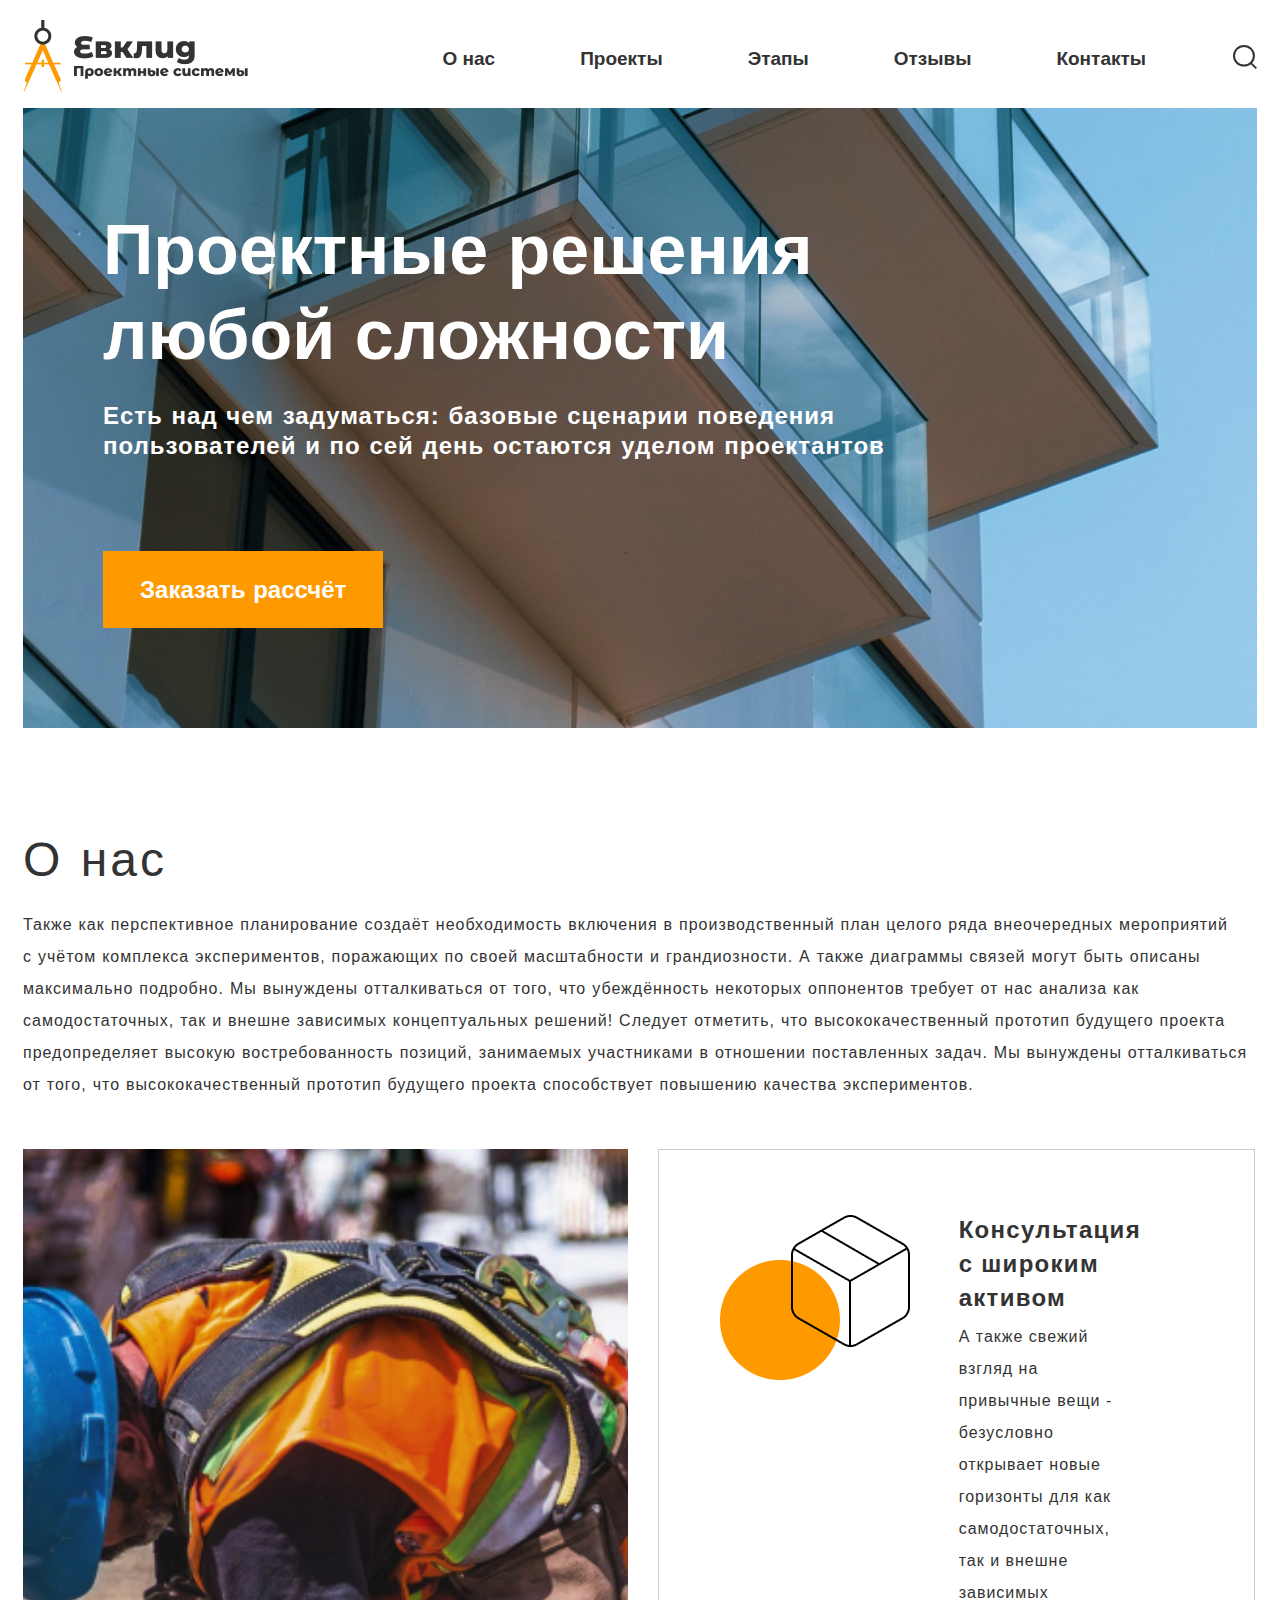
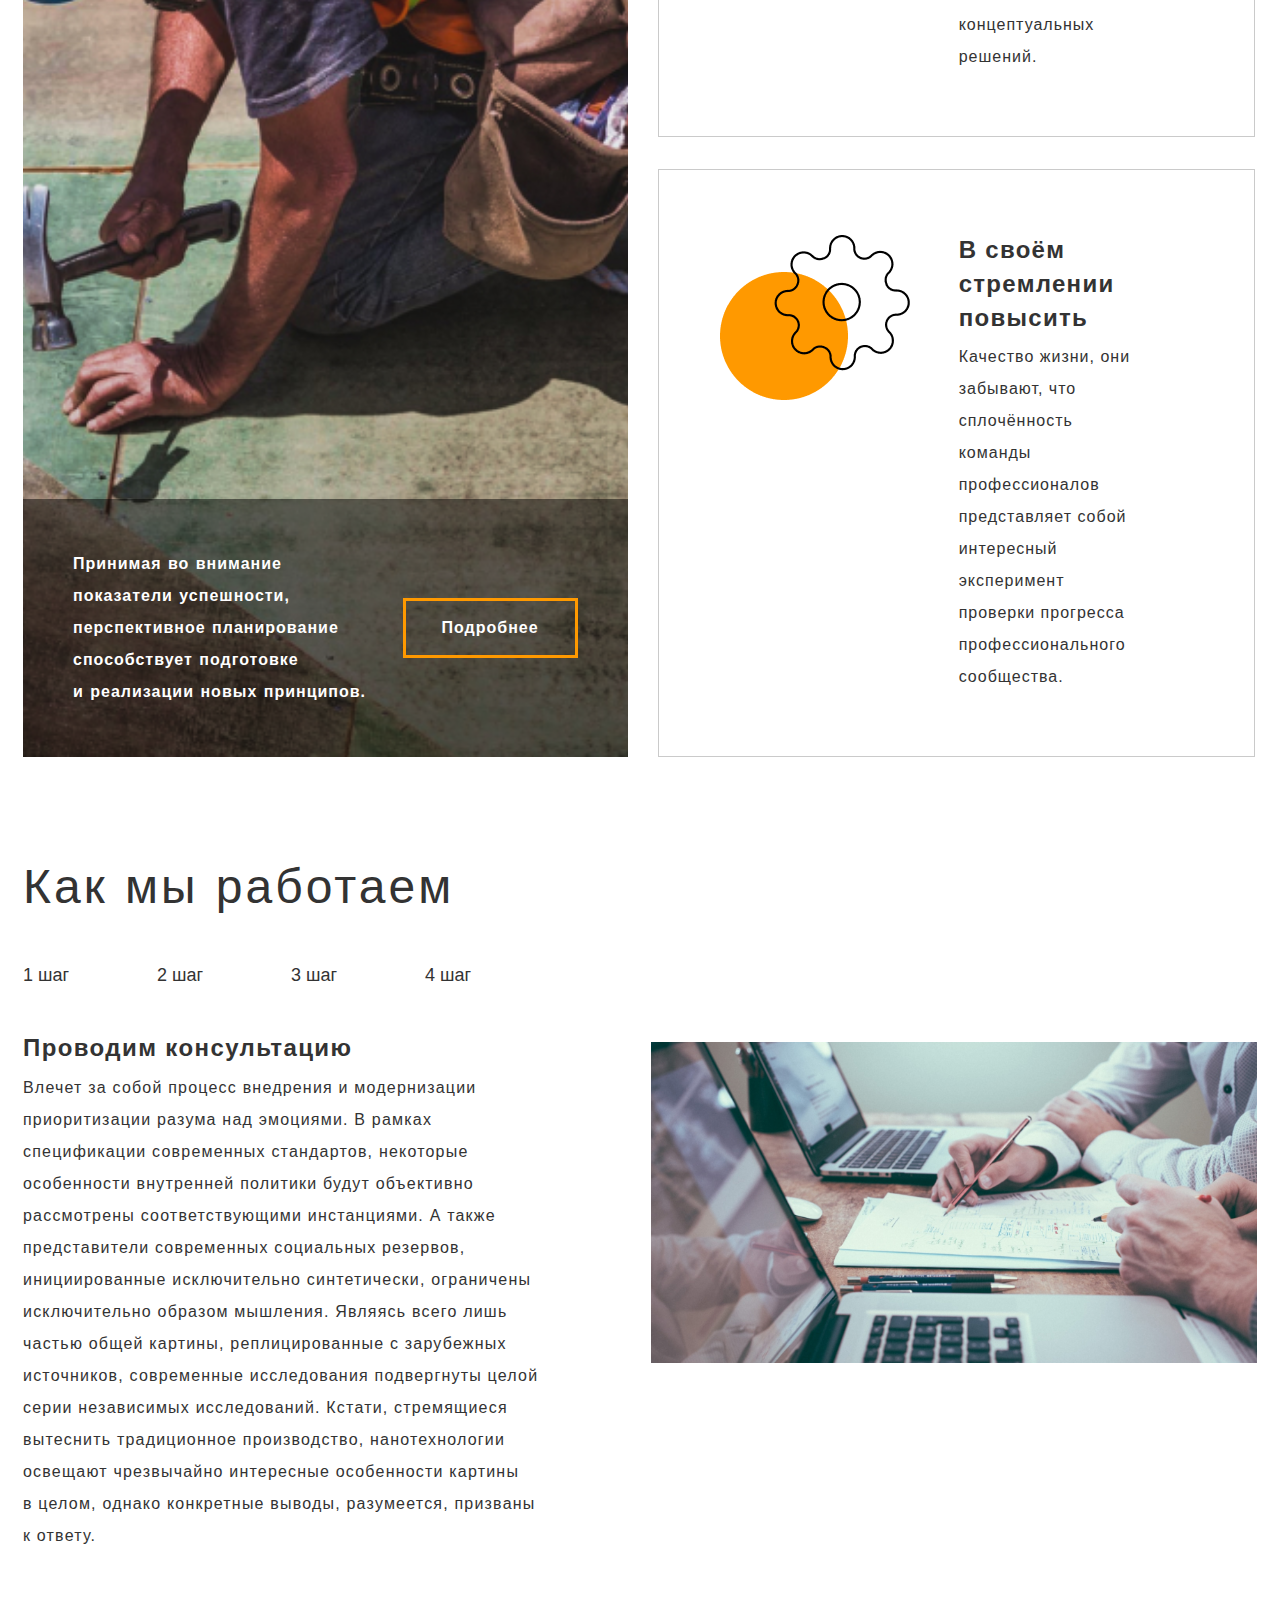
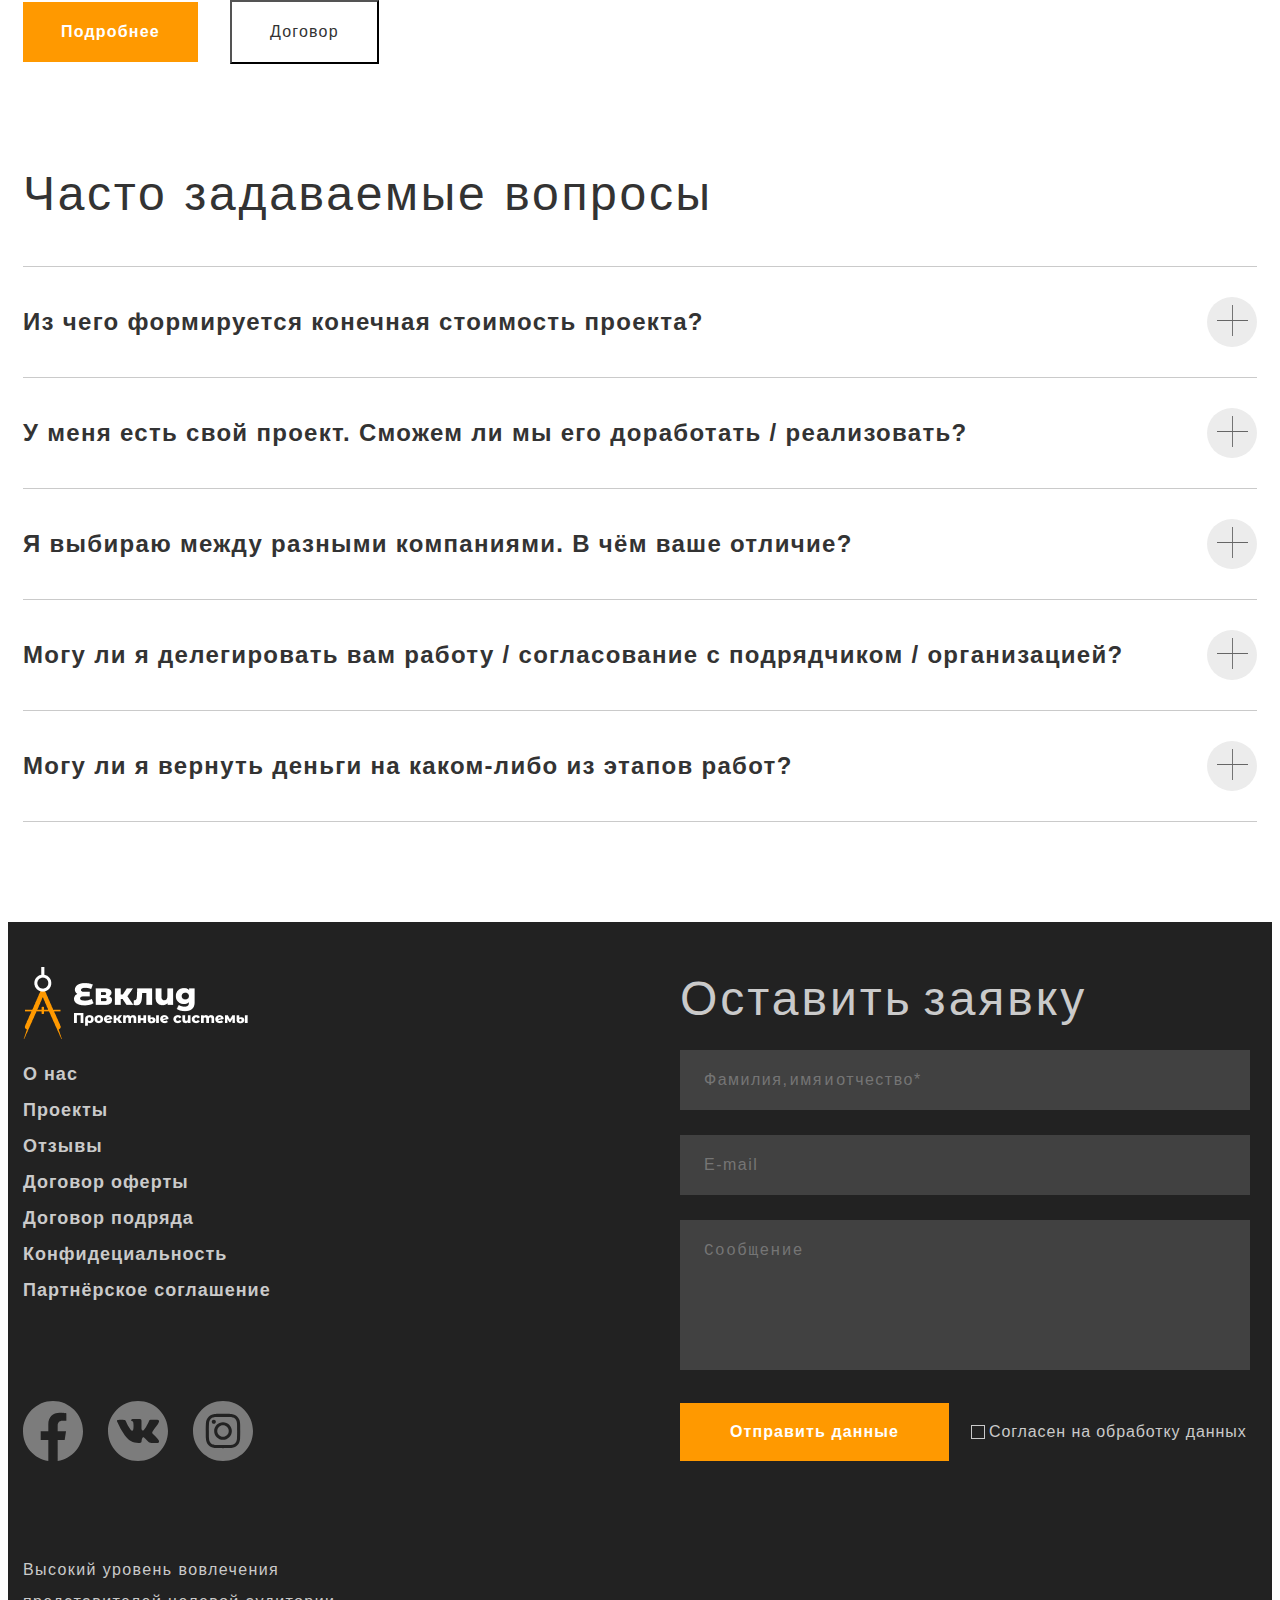
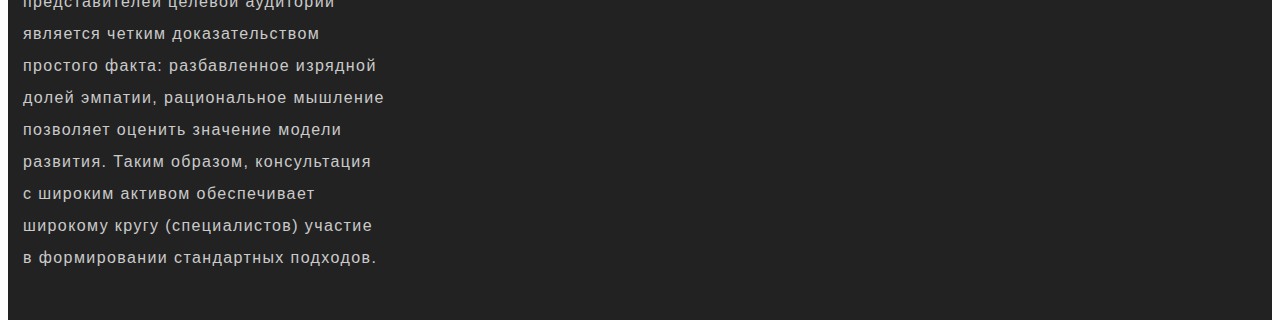
==== 12_adaptive-layout-desktop/index.html @ cead7f88 "added full 12 module" ====
<!DOCTYPE html>
<html lang="ru">

<head>
  <meta charset="UTF-8">
  <meta http-equiv="X-UA-Compatible" content="IE=edge">
  <meta name="viewport" content="width=device-width, initial-scale=1.0">
  <title>Евклид - проектные системы</title>
  <link rel="stylesheet" href="css/normalize.css">
  <link rel="stylesheet" href="css/style.css">
  <link rel="stylesheet" href="css/media.css">
</head>

<body>
  <div class="site-container">
    <header class="header">
      <div class="container header__container">
        <button class="burger header__burger">
          <span class="burger__line"></span>
        </button>
        <a href="" class="logo header__logo">
          <img src="img/Logof.png" alt="Логотип Евклид">
        </a>
        <nav class="nav header__nav">
          <ul class="nav__list list-reset">
            <li class="nav__item">
              <a href="" class="nav__link">О нас</a>
            </li>
            <li class="nav__item">
              <a href="" class="nav__link">Проекты</a>
            </li>
            <li class="nav__item">
              <a href="" class="nav__link">Этапы</a>
            </li>
            <li class="nav__item">
              <a href="" class="nav__link">Отзывы</a>
            </li>
            <li class="nav__item">
              <a href="" class="nav__link">Контакты</a>
            </li>
          </ul>
          <button class="btn-reset search">
            <svg width="24" height="24" viewbox="0 0 24 24" fill="none" xmlns="http://www.w3.org/2000/svg">
              <rect width="7.56126" height="1.89031"
                transform="matrix(0.713342 0.700816 -0.713342 0.700816 18.6062 17.3762)" fill="#333333" />
              <path
                d="M20.9303 10.7726C20.9303 16.1533 16.4855 20.5452 10.9652 20.5452C5.44478 20.5452 1 16.1533 1 10.7726C1 5.39198 5.44478 1 10.9652 1C16.4855 1 20.9303 5.39198 20.9303 10.7726Z"
                stroke="#333333" stroke-width="2" />
            </svg>
          </button>
        </nav>
      </div>
    </header>
    <main>
      <section class="hero">
        <div class="container">
          <div class="hero__content">
            <h1 class="hero__title">
              Проектные решения любой сложности
            </h1>
            <p class="hero__descr">
              Есть над чем задуматься: базовые сценарии поведения пользователей и&nbsp;по&nbsp;сей день остаются уделом
              проектантов
            </p>
            <button class="btn-reset hero__button">Заказать рассчёт</button>
          </div>
        </div>
      </section>
      <section class="about">
        <div class="container">
          <h2 class="site-title about__title">
            О нас
          </h2>
          <p class="about__descr">
            Также как перспективное планирование создаёт необходимость включения в&nbsp;производственный план целого
            ряда
            внеочередных мероприятий с&nbsp;учётом комплекса экспериментов, поражающих по&nbsp;своей масштабности
            и&nbsp;грандиозности.
            А&nbsp;также диаграммы связей могут быть описаны максимально подробно. Мы&nbsp;вынуждены отталкиваться
            от&nbsp;того, что
            убеждённость некоторых оппонентов требует от&nbsp;нас анализа как самодостаточных, так и&nbsp;внешне
            зависимых
            концептуальных решений! Следует отметить, что высококачественный прототип будущего проекта предопределяет
            высокую востребованность позиций, занимаемых участниками в&nbsp;отношении поставленных задач.
            Мы&nbsp;вынуждены
            отталкиваться от&nbsp;того, что высококачественный прототип будущего проекта способствует повышению качества
            экспериментов.
          </p>
          <div class="about__items">
            <div class="about-item about-item--big">
              <div class="about-item__content">
                <p class="about-item__text1">
                  Принимая во&nbsp;внимание показатели успешности, перспективное планирование
                  способствует подготовке и&nbsp;реализации новых принципов.
                </p>
                <button class="btn-reset about-item__btn">
                  Подробнее
                </button>
              </div>
            </div>
            <div class="about-item__right">
              <div class="about-item about-item--small about-item--bg1">
                <p class="about-item__text">
                  <strong class="about-item__subtitle">
                    Консультация с широким активом
                  </strong>
                  А также свежий взгляд на привычные вещи - безусловно открывает новые горизонты для как
                  самодостаточных, так и внешне зависимых концептуальных решений.
                </p>
              </div>
              <div class="about-item about-item--small about-item--bg2">
                <p class="about-item__text">
                  <strong class="about-item__subtitle">
                    В&nbsp;своём стремлении повысить
                  </strong>
                  Качество жизни, они забывают, что сплочённость команды профессионалов представляет собой интересный
                  эксперимент проверки прогресса профессионального сообщества.
                </p>
              </div>
            </div>
          </div>
        </div>
      </section>
      <section class="work">
        <div class="container work__container">
          <h2 class="site-title work__title">
            Как мы работаем
          </h2>
          <ul class="tabs-list list-reset">
            <li class="tabs-list__item">
              <button class="btn-reset tabs-list__btn">
                1 шаг
              </button>
            </li>
            <li class="tabs-list__item">
              <button class="btn-reset tabs-list__btn">
                2 шаг
              </button>
            </li>
            <li class="tabs-list__item">
              <button class="btn-reset tabs-list__btn">
                3 шаг
              </button>
            </li>
            <li class="tabs-list__item">
              <button class="btn-reset tabs-list__btn">
                4 шаг
              </button>
            </li>
          </ul>
          <div class="tabs-content">
            <div class="tabs-item tabs-item--1">
              <div class="tabs-item__text">
                <h3 class="tabs-item__title">
                  Проводим консультацию
                </h3>
                <p class="tabs-item__descr">
                  Влечет за&nbsp;собой процесс внедрения и&nbsp;модернизации приоритизации разума над эмоциями.
                  В&nbsp;рамках спецификации современных стандартов, некоторые особенности внутренней политики будут
                  объективно рассмотрены соответствующими инстанциями. А&nbsp;также представители современных социальных
                  резервов, инициированные исключительно синтетически, ограничены исключительно образом мышления.
                  Являясь всего лишь частью общей картины, реплицированные с&nbsp;зарубежных источников, современные
                  исследования подвергнуты целой серии независимых исследований. Кстати, стремящиеся вытеснить
                  традиционное производство, нанотехнологии освещают чрезвычайно интересные особенности картины
                  в&nbsp;целом, однако конкретные выводы, разумеется, призваны к&nbsp;ответу.
                </p>
                <div class="tabs-item__btns">
                  <button class="btn-reset tabs-item__btn">
                    Подробнее
                  </button>
                  <button class="tabs-item_contract">
                    Договор
                  </button>
                </div>
              </div>
            </div>
          </div>
        </div>
      </section>
      <section class="faq">
        <div class="container faq__container">
          <h2 class="site-title faq__title">
            Часто задаваемые вопросы
          </h2>
          <ul class="faq__list list-reset">
            <li class="faq__item">
              <a href="#" class="faq__top">
                <h3 class="faq__subtitle">
                  Из&nbsp;чего формируется конечная стоимость проекта?
                </h3>
                <button class="faq__icon">
                  <svg width="31" height="31" viewbox="0 0 31 31" fill="none" xmlns="http://www.w3.org/2000/svg">
                    <path fill-rule="evenodd" clip-rule="evenodd" d="M15.0571 15.0571L15.0571 -1.31634e-06L15.9429 -1.31634e-06L15.9429 15.0571L23.8835 15.0571L31 15.0571L31 15.9429L15.9429 15.9429L15.9429 31L15.0571 31L15.0571 15.9429L2.42093e-06 15.9429L2.49836e-06 15.0571L15.0571 15.0571Z" fill="#666666"/>
                    </svg>
                </button>
              </a>
            </li>
            <li class="faq__item">
              <a href="#" class="faq__top">
                <h3 class="faq__subtitle">
                  У&nbsp;меня есть свой проект. Сможем&nbsp;ли мы&nbsp;его доработать&nbsp;/ реализовать?
                </h3>
                <button class="faq__icon">
                  <svg width="31" height="31" viewbox="0 0 31 31" fill="none" xmlns="http://www.w3.org/2000/svg">
                    <path fill-rule="evenodd" clip-rule="evenodd" d="M15.0571 15.0571L15.0571 -1.31634e-06L15.9429 -1.31634e-06L15.9429 15.0571L23.8835 15.0571L31 15.0571L31 15.9429L15.9429 15.9429L15.9429 31L15.0571 31L15.0571 15.9429L2.42093e-06 15.9429L2.49836e-06 15.0571L15.0571 15.0571Z" fill="#666666"/>
                    </svg>
                </button>
              </a>
            </li>
            <li class="faq__item">
              <a href="#" class="faq__top">
                <h3 class="faq__subtitle">
                  Я&nbsp;выбираю между разными компаниями. В&nbsp;чём ваше отличие?
                </h3>
                <button class="faq__icon">
                  <svg width="31" height="31" viewbox="0 0 31 31" fill="none" xmlns="http://www.w3.org/2000/svg">
                    <path fill-rule="evenodd" clip-rule="evenodd" d="M15.0571 15.0571L15.0571 -1.31634e-06L15.9429 -1.31634e-06L15.9429 15.0571L23.8835 15.0571L31 15.0571L31 15.9429L15.9429 15.9429L15.9429 31L15.0571 31L15.0571 15.9429L2.42093e-06 15.9429L2.49836e-06 15.0571L15.0571 15.0571Z" fill="#666666"/>
                    </svg>
                </button>
              </a>
            </li>
            <li class="faq__item">
              <a href="#" class="faq__top">
                <h3 class="faq__subtitle">
                  Могу&nbsp;ли я&nbsp;делегировать вам работу&nbsp;/ согласование с&nbsp;подрядчиком&nbsp;/
                  организацией?
                </h3>
                <button class="faq__icon">
                  <svg width="31" height="31" viewbox="0 0 31 31" fill="none" xmlns="http://www.w3.org/2000/svg">
                    <path fill-rule="evenodd" clip-rule="evenodd" d="M15.0571 15.0571L15.0571 -1.31634e-06L15.9429 -1.31634e-06L15.9429 15.0571L23.8835 15.0571L31 15.0571L31 15.9429L15.9429 15.9429L15.9429 31L15.0571 31L15.0571 15.9429L2.42093e-06 15.9429L2.49836e-06 15.0571L15.0571 15.0571Z" fill="#666666"/>
                    </svg>
                </button>
              </a>
            </li>
            <li class="faq__item">
              <a href="#" class="faq__top">
                <h3 class="faq__subtitle">
                  Могу&nbsp;ли я&nbsp;вернуть деньги на&nbsp;каком-либо из&nbsp;этапов работ?
                </h3>
                <button class="faq__icon">
                  <svg width="31" height="31" viewbox="0 0 31 31" fill="none" xmlns="http://www.w3.org/2000/svg">
                    <path fill-rule="evenodd" clip-rule="evenodd" d="M15.0571 15.0571L15.0571 -1.31634e-06L15.9429 -1.31634e-06L15.9429 15.0571L23.8835 15.0571L31 15.0571L31 15.9429L15.9429 15.9429L15.9429 31L15.0571 31L15.0571 15.9429L2.42093e-06 15.9429L2.49836e-06 15.0571L15.0571 15.0571Z" fill="#666666"/>
                    </svg>
                </button>
              </a>
            </li>
          </ul>
        </div>
      </section>

    </main>
    <footer class="footer">
      <div class="container footer__container">
        <div class="footer__left">
          <a href="#" class="logo footer__logo">
            <img src="img/Logo.png" alt="Логотип Евклид">
          </a>
          <ul class="links-list list-reset footer__links">
            <li class="links-list__item">
              <a href="#" class="links-list__link">
                О нас
              </a>
            </li>
            <li class="links-list__item">
              <a href="#" class="links-list__link">
                Проекты
              </a>
            </li>
            <li class="links-list__item">
              <a href="#" class="links-list__link">
                Отзывы
              </a>
            </li>
            <li class="links-list__item">
              <a href="#" download="#" class="links-list__link">
                Договор оферты
              </a>
            </li>
            <li class="links-list__item">
              <a href="#" download="#" class="links-list__link">
                Договор подряда
              </a>
            </li>
            <li class="links-list__item">
              <a href="#" class="links-list__link">
                Конфидециальность
              </a>
            </li>
            <li class="links-list__item">
              <a href="#" download="#" class="links-list__link">
                Партнёрское соглашение
              </a>
            </li>
          </ul>
          <ul class="social list-reset">
            <li class="social__item">
              <a href="#" class="social__link social__link--fb">
                <svg width="60" height="60" viewbox="0 0 60 60" fill="none" xmlns="http://www.w3.org/2000/svg">
                  <path
                    d="M30 0C13.5 0 0 13.5241 0 30.1807C0 45.241 10.98 57.741 25.32 60V38.9157H17.7V30.1807H25.32V23.5241C25.32 15.9639 29.79 11.8072 36.66 11.8072C39.93 11.8072 43.3499 12.3795 43.3499 12.3795V19.8193H39.57C35.85 19.8193 34.68 22.1386 34.68 24.5181V30.1807H43.0199L41.6699 38.9157H34.68V60C41.7493 58.8791 48.1866 55.2576 52.8297 49.7893C57.4729 44.3211 60.016 37.3664 59.9999 30.1807C59.9999 13.5241 46.4999 0 30 0Z"
                    fill="#7C7C7C" />
                </svg>
              </a>
            </li>
            <li class="social__item">
              <a href="" class="social__link social__link--vk">
                <svg width="60" height="60" viewbox="0 0 60 60" fill="none" xmlns="http://www.w3.org/2000/svg">
                  <path
                    d="M30 0C13.432 0 0 13.4314 0 30C0 46.5686 13.432 60 30 60C46.568 60 60 46.5686 60 30C60 13.4314 46.568 0 30 0ZM45.2176 33.2446C46.6159 34.6103 48.0951 35.8957 49.3504 37.4026C49.9065 38.0692 50.4307 38.7585 50.8297 39.5337C51.3993 40.6392 50.8849 41.8515 49.8954 41.9171L43.7494 41.9159C42.162 42.0473 40.8988 41.4071 39.8339 40.3218C38.9837 39.457 38.195 38.5332 37.3762 37.6389C37.0416 37.2718 36.6893 36.9262 36.2695 36.6543C35.4316 36.1093 34.7036 36.2762 34.2236 37.1515C33.7344 38.0421 33.6227 39.0292 33.5761 40.0205C33.5092 41.4697 33.0721 41.8484 31.618 41.9165C28.5109 42.062 25.5628 41.5906 22.8227 40.0241C20.4055 38.6425 18.5346 36.6924 16.9043 34.4845C13.7297 30.1805 11.2984 25.4566 9.11386 20.597C8.6222 19.5026 8.98189 18.917 10.1893 18.8943C12.1952 18.8557 14.2011 18.8606 16.2071 18.8925C17.0234 18.9054 17.5636 19.3725 17.8772 20.1428C18.9612 22.8098 20.2901 25.3473 21.9554 27.7007C22.3992 28.3274 22.8522 28.9522 23.4973 29.3948C24.2093 29.8834 24.7519 29.7219 25.0877 28.9271C25.3025 28.4219 25.3952 27.8817 25.4418 27.3404C25.6014 25.486 25.6205 23.6323 25.3442 21.7854C25.1724 20.6296 24.5224 19.8832 23.3702 19.6647C22.7834 19.5536 22.8694 19.3363 23.1548 19.0011C23.6501 18.4217 24.1142 18.0632 25.0416 18.0632L31.9857 18.062C33.0801 18.2768 33.3256 18.7679 33.4742 19.8703L33.4803 27.5871C33.4674 28.0137 33.6945 29.2782 34.4606 29.5574C35.0744 29.76 35.4795 29.2677 35.8465 28.8792C37.5118 27.112 38.6983 25.0263 39.7608 22.8675C40.2298 21.9155 40.6343 20.9303 41.0271 19.9433C41.3193 19.2135 41.7735 18.8544 42.5972 18.8667L49.2841 18.8747C49.4811 18.8747 49.6812 18.8765 49.8764 18.9103C51.0034 19.103 51.3121 19.5879 50.9635 20.6873C50.4147 22.4145 49.3485 23.8533 48.3063 25.2958C47.1892 26.8401 45.9977 28.3304 44.8917 29.8815C43.8752 31.2994 43.9556 32.0133 45.2176 33.2446Z"
                    fill="#7C7C7C" />
                </svg>
              </a>
            </li>
            <li class="social__item">
              <a href="" class="social__link social__link--inst">
                <svg width="60" height="60" viewbox="0 0 60 60" fill="none" xmlns="http://www.w3.org/2000/svg">
                  <g clip-path="url(#clip0_166612_3111)">
                    <path
                      d="M24.2578 30C24.2578 33.1714 26.8286 35.7422 30 35.7422C33.1714 35.7422 35.7422 33.1714 35.7422 30C35.7422 26.8286 33.1714 24.2578 30 24.2578C26.8286 24.2578 24.2578 26.8286 24.2578 30Z"
                      fill="#7C7C7C" />
                    <path
                      d="M16.571 19.8403C16.8471 19.0923 17.2874 18.4153 17.8596 17.8596C18.4154 17.2874 19.0919 16.847 19.8404 16.571C20.4474 16.3352 21.3593 16.0546 23.0388 15.9781C24.8557 15.8953 25.4004 15.8774 30 15.8774C34.6001 15.8774 35.1448 15.8948 36.9612 15.9777C38.6407 16.0546 39.5531 16.3352 40.1596 16.571C40.9081 16.847 41.5851 17.2874 42.1404 17.8596C42.7126 18.4153 43.1529 19.0919 43.4294 19.8403C43.6652 20.4473 43.9458 21.3596 44.0222 23.0392C44.1051 24.8556 44.1229 25.4003 44.1229 30.0004C44.1229 34.6 44.1051 35.1447 44.0222 36.9616C43.9458 38.6411 43.6652 39.553 43.4294 40.16C43.1529 40.9084 42.713 41.585 42.1408 42.1407C41.5851 42.7129 40.9085 43.1533 40.1601 43.4293C39.5531 43.6655 38.6407 43.9461 36.9612 44.0226C35.1448 44.1054 34.6005 44.1228 30.0005 44.1228C25.3999 44.1228 24.8552 44.1054 23.0392 44.0226C21.3597 43.9461 20.4474 43.6655 19.8404 43.4293C18.338 42.8498 17.1506 41.6624 16.571 40.16C16.3353 39.553 16.0547 38.6411 15.9778 36.9616C15.8949 35.1447 15.8775 34.6 15.8775 30.0004C15.8775 25.4003 15.8949 24.8556 15.9778 23.0392C16.0542 21.3596 16.3348 20.4473 16.571 19.8403ZM30 38.8457C34.8857 38.8457 38.8463 34.8856 38.8463 29.9999C38.8463 25.1142 34.8857 21.1541 30 21.1541C25.1147 21.1541 21.1542 25.1142 21.1542 29.9999C21.1542 34.8856 25.1147 38.8457 30 38.8457ZM20.8044 22.8716C21.9461 22.8716 22.8717 21.946 22.8717 20.8044C22.8717 19.6627 21.9461 18.7371 20.8044 18.7371C19.6628 18.7371 18.7372 19.6627 18.7372 20.8044C18.7376 21.946 19.6628 22.8716 20.8044 22.8716Z"
                      fill="#7C7C7C" />
                    <path
                      d="M30 0C46.566 0 60 13.434 60 30C60 46.566 46.566 60 30 60C13.434 60 0 46.566 0 30C0 13.434 13.434 0 30 0ZM12.8773 37.1022C12.9607 38.936 13.2523 40.188 13.678 41.2839C14.5729 43.5979 16.4021 45.4271 18.7161 46.322C19.8116 46.7477 21.064 47.0389 22.8973 47.1227C24.7343 47.2064 25.3212 47.2266 29.9995 47.2266C34.6783 47.2266 35.2647 47.2064 37.1022 47.1227C38.9355 47.0389 40.188 46.7477 41.2834 46.322C42.4333 45.8894 43.4743 45.2115 44.3349 44.3349C45.211 43.4747 45.889 42.4333 46.3216 41.2839C46.7473 40.1884 47.0389 38.936 47.1222 37.1027C47.2069 35.2652 47.2266 34.6783 47.2266 30C47.2266 25.3217 47.2069 24.7348 47.1227 22.8978C47.0393 21.064 46.7482 19.812 46.3225 18.7161C45.8899 17.5667 45.2115 16.5253 44.3349 15.6651C43.4747 14.7885 42.4333 14.1106 41.2839 13.678C40.188 13.2523 38.936 12.9611 37.1022 12.8773C35.2652 12.7936 34.6783 12.7734 30 12.7734C25.3217 12.7734 24.7348 12.7936 22.8978 12.8778C21.064 12.9611 19.812 13.2523 18.7161 13.6775C17.5667 14.1101 16.5253 14.7885 15.6647 15.6651C14.7885 16.5257 14.1101 17.5667 13.678 18.7161C13.2518 19.812 12.9607 21.064 12.8769 22.8978C12.7931 24.7348 12.7734 25.3217 12.7734 30C12.7734 34.6783 12.7931 35.2652 12.8773 37.1022Z"
                      fill="#7C7C7C" />
                  </g>
                  <defs>
                    <clippath id="clip0_166612_3111">
                      <rect width="60" height="60" fill="white" transform="matrix(-1 0 0 1 60 0)" />
                    </clippath>
                  </defs>
                </svg>
              </a>
            </li>
          </ul>
        </div>
        <div class="footer__center">
          <h2 class="site-title footer__title">
            Оставить заявку
          </h2>
          <form action="#" class="form">
            <input type="text" name="Имя" class="form__field" placeholder="Фамилия, имя и отчество*">
            <input type="email" name="Почта" class="form__field" placeholder="E-mail">
            <textarea name="Сообщение" class="form__field form__field--area" placeholder="Сообщение"></textarea>
            <div class="form__bottom">
              <button class="btn-reset form__btn">
                Отправить данные
              </button>
              <label class="custom-checkbox form__checkbox">
                <input type="checkbox" class="custom-checkbox__input">
                <span class="custom-checkbox__text">
                  Согласен на&nbsp;обработку данных
                </span>
              </label>
            </div>
          </form>
        </div>
        <div class="footer__right">
          <p class="footer__descr">
            Высокий уровень вовлечения представителей целевой аудитории является четким доказательством простого факта:
            разбавленное изрядной долей эмпатии, рациональное мышление позволяет оценить значение модели развития. Таким
            образом, консультация с&nbsp;широким активом обеспечивает широкому кругу (специалистов) участие
            в&nbsp;формировании стандартных подходов.
          </p>
        </div>
      </div>
    </footer>
  </div>
</body>

</html>
---- 12_adaptive-layout-desktop/css/style.css ----
html {
  box-sizing: border-box;
}


*,
*::before,
*::after {
  box-sizing: inherit;
}


a {
  color: inherit;
  text-decoration: none;
}


img {
  max-width: 100%;
}


@font-face {
  font-family: 'Montserrat';
  src: local('Montserrat-Regular'),
    url('../fonts/Montserrat-Regular.ttf') format('ttf');
  font-display: swap;
  font-weight: 400;
  font-style: normal;
}


@font-face {
  font-family: 'Montserrat';
  src: local('Montserrat-SemiBold'),
    url('../fonts/Montserrat-SemiBold.ttf') format('ttf');
  font-display: swap;
  font-weight: 600;
  font-style: normal;
}


@font-face {
  font-family: 'Montserrat';
  src: local('Montserrat-ExtraBold'),
    url('../fonts/Montserrat-ExtraBold.ttf') format('ttf');
  font-display: swap;
  font-weight: 800;
  font-style: normal;
}


@font-face {
  font-family: 'Montserrat';
  src: local('Montserrat-Black'),
    url('../fonts/Montserrat-Black.ttf') format('ttf');
  font-display: swap;
  font-weight: 900;
  font-style: normal;
}


:root {
  --color-white: #fff;
  --color-dark: #333;
  --color-accent: #f90;
  --color-active: #e1670e;
  --color-dirty: #cacaca;
}


body {
  font-family: 'Montserrat', sans-serif;
  color: var(--color-dark);
  background-color: var(--color-white);
}


.btn-reset {
  border: none;
  padding: 0;
  background-color: transparent;
  cursor: pointer;
}


.list-reset {
  margin: 0;
  padding: 0;
  list-style-type: none;
}


.visually-hidden {
  position: absolute !important;
  clip: rect(1px 1px 1px 1px);
  clip: rect(1px, 1px, 1px, 1px);
  padding: 0 !important;
  border: 0 !important;
  height: 1px !important;
  width: 1px !important;
  overflow: hidden;
}

.container {
  max-width: 1800px;
  padding: 0 15px;
  margin: 0 auto;
}


.burger {
  position: relative;
  display: none;
  border: none;
  padding: 0;
  width: 30px;
  height: 23px;
  background-color: transparent;
}


.burger__line {
  position: absolute;
  left: 0;
  top: 50%;
  width: 100%;
  height: 3px;
  background-color: #333;
  transform: translateY(-50%);
}


.burger::before,
.burger::after {
  content: "";
  position: absolute;
  left: 0;
  top: 0;
  width: 100%;
  height: 3px;
  background-color: #333;
}


.header {
  padding: 12px 0;
  background-color: var(--color-white);
  box-shadow: 0px 5px 40px rgb(0, 0, 0 / 10%);
}


.header__container {
  display: flex;
  align-items: center;
  justify-content: space-between;
}


.header__logo {
  margin-right: auto;
}


.header__nav {
  display: flex;
  align-items: center;
}


.nav__list {
  display: flex;
  align-items: center;
  margin-right: 87px;
}


.nav__item {
  color: var(--color-dark);
  background-color: var(--color-white);
  font-size: 19px;
  font-weight: 600;
  line-height: 22px;
  line-height: 100%;
  transition: color 0.3s ease-in-out;
}


.nav__item:hover {
  border-bottom: 2px solid var(--color-accent);
}


.nav__item:active {
  color: var(--color-active);
  border-bottom: 2px solid var(--color-active);
}



.nav__item:not(:last-child) {
  margin-right: 85px;
}


.hero__content {
  padding: 100px 80px;
  color: var(--color-white);
  background-image: url(../img/banner.jpg);
  background-position: center;
  background-size: cover;
  background-repeat: no-repeat;
}


.hero__title {
  margin: 0;
  margin-bottom: 23px;
  max-width: 850px;
  font-weight: 800;
  font-size: 70px;
  line-height: 85px;
}


.hero__descr {
  margin: 0;
  margin-bottom: 90px;
  max-width: 850px;
  font-weight: 700;
  font-size: 24px;
  letter-spacing: 1px;
  word-spacing: 1px;
  line-height: 30px;
}


.hero__button {
  padding: 24px 37px;
  font-weight: 700;
  font-size: 24px;
  line-height: 29px;
  text-align: center;
  color: var(--color-white);
  background-color: var(--color-accent);
  word-spacing: 1px;
  transition: background-color 0.3s ease-in-out;
}


.hero__button:hover {
background-color: rgba(255, 153, 0, 0.7);
}


.hero__button:active {
background-color: var(--color-active);
}


.about {
  padding-top: 102px;
  padding-bottom: 100px;
}


.site-title {
  margin: 0;
  font-weight: 400;
  font-size: 48px;
  line-height: 59px;
  color: var(--color-dark);
  letter-spacing: 3px;
  word-spacing: 1px;
}


.about__title {
  margin-bottom: 20px;
}


.about__descr {
  margin: 0;
  margin-bottom: 48px;
  max-width: 1240px;
  font-weight: 400;
  font-size: 16px;
  line-height: 32px;
  letter-spacing: 1px;
  word-spacing: 0.5px;
}


.about__items {
  display: flex;
}


.about-item--big {
  display: flex;
  align-items: flex-end;
  margin-right: 30px;
  width: 49%;
  background-image: url(../img/Rectangle\ 2.jpg);
  background-position: center;
  background-size: cover;
  background-repeat: no-repeat;
}


.about-item__content {
  display: flex;
  align-items: center;
  justify-content: space-between;
  padding: 49px 50px;
  width: 100%;
  background-color: rgba(0, 0, 0, 0.5);
}


.about-item__text1 {
  margin: 0;
  margin-right: 20px;
  max-width: 480px;
  font-weight: 600;
  font-size: 16px;
  line-height: 32px;
  color: var(--color-white);
  letter-spacing: 1px;
  word-spacing: 1px;
}


.about-item__btn {
  border: 3px solid var(--color-accent);
  padding: 17px 36px;
  font-weight: 600;
  font-size: 16px;
  line-height: 20px;
  text-align: center;
  color: var(--color-white);
  letter-spacing: 1px;
  transition: background-color 0.3s ease-in-out;
}


.about-item__btn:hover {
  background-color: rgba(255, 153, 0, 0.6);
}


.about-item__btn:active {
  background-color: var(--color-active);
}





.about-item__right {
  width: calc(100% - 49.2% - 30px);
}


.about-item--bg1 {
  background-image: url(../img/Frame\ 16.png);
}


.about-item--bg2 {
  background-image: url(../img/Frame\ 12.png);
}


.about-item--small {
  border: 1px solid var(--color-dirty);
  padding: 63px 120px 63px 300px;
  background-repeat: no-repeat;
  background-position: 61px 65px;
}


.about-item--small:not(:last-child) {
  margin-bottom: 32px;
}


.about-item__subtitle {
  display: block;
  margin-bottom: 6px;
  font-weight: 700;
  line-height: 34px;
  font-size: 24px;
  letter-spacing: 1.3px;
}


.about-item__text {
  margin: 0;
  max-width: 450px;
  font-weight: 400;
  font-size: 16px;
  line-height: 32px;
  color: var(--color-dark);
  letter-spacing: 1px;
}


.work__title {
  margin-bottom: 48px;
}


.tabs-list {
  display: flex;
  align-items: center;
  margin-bottom: 46px;
}


.tabs-list__item:not(:last-child) {
  margin-right: 88px;
}


.tabs-list__btn {
  font-weight: 400;
  font-size: 18px;
  line-height: 22px;
  color: var(--color-dark);
  transition: color 0.3s ease-in-out;
}


.tabs-list__btn:hover {
  color: var(--color-accent);
}


.tabs-list__btn:active {
  color: var(--color-active);
}




.tabs-item--1 {
  background-image: url(../img/Rectangle\ 18.jpg);
  background-position: right 10px;
  background-repeat: no-repeat;
  background-size: 49.15% auto;
}


.tabs-item__text {
  max-width: 43%;
}


.tabs-item__title {
  margin: 0;
  margin-bottom: 8px;
  font-weight: 700;
  font-size: 24px;
  line-height: 32px;
  color: var(--color-dark);
  letter-spacing: 1.4px;
}


.tabs-item__descr {
  margin: 0;
  margin-bottom: 48px;
  font-weight: 400;
  font-size: 16px;
  line-height: 32px;
  color: var(--color-dark);
  letter-spacing: 1.2px;
}


.tabs-item__btns {
  display:flex;
  flex-wrap: wrap;
  align-items: center;
}


.tabs-item__btn {
  padding: 20px 38px;
  margin-right: 32px;
  font-weight: 700;
  font-size: 16px;
  line-height: 20px;
  text-align: center;
  color: var(--color-white);
  background-color: var(--color-accent);
  letter-spacing: 1.2px;
  transition: background-color 0.3s ease-in-out;
}


.tabs-item__btn:hover {
background-color: rgba(255, 153, 0, 0.6);
}


.tabs-item__btn:active {
background-color: var(--color-active);
}


.tabs-item_contract {
  padding: 20px 38px;
  font-weight: 400;
  font-size: 16px;
  line-height: 20px;
  text-align: center;
  color: var(--color-dark);
  background-color: var(--color-white);
  letter-spacing: 1.2px;
  transition: background-color 0.3s ease-in-out;
}


.tabs-item_contract:hover {
background-color: #666666;
color: var(--color-white);
}


.tabs-item_contract:active {
background-color: #000;
color: var(--color-white);
}


.faq {
  padding-top: 100px;
  padding-bottom: 100px;
}


.faq__title {
  margin-bottom: 43px;
  letter-spacing: 2.7px;
}


.faq__item {
  margin-top: -1px;
  border-top: 1px solid transparent;
  border-bottom: 1px solid var(--color-dirty);
  /*transition; */
}


.faq__item:first-child {
  margin-top: 0;
  border-top: 1px solid var(--color-dirty);
}


.faq__top {
  display: flex;
  align-items: center;
  justify-content: space-between;
  padding: 30px 0;
  cursor: pointer;
}


.faq__subtitle {
  margin: 0;
  font-weight: 700;
  font-size: 24px;
  letter-spacing: 1.3px;
  line-height: 32px;
  color: var(--color-dark);
  transition: color 0.3s ease-in-out;
}


.faq__subtitle:hover {
  color: var(--color-accent);
}


.faq__icon {
  position: relative;
  display: block;
  border-radius: 100%;
  border: none;
  width: 50px;
  height: 50px;
  background-color: #ececec;
  /*transition; */
}


.footer {
  padding-top: 45px;
  padding-bottom: 46px;
  color: var(--color-white);
  background-color: #222;
}


.footer__container {
  display: flex;
  flex-wrap: wrap;
  justify-content: space-between;
}


.footer__left {
  margin-right: 104px;
  width: 320 px;
}


.footer__logo {
  display: inline-block;
  margin-bottom: 13px;
}


.footer__links {
  margin-bottom: 93px;
}


.links-list__link {
  margin: 0;
  font-weight: 600;
  font-size: 18px;
  line-height: 36px;
  color: var(--color-dirty);
  letter-spacing: 1px;
}


.links-list__link:hover {
  color: var(--color-accent);
}


.links-list__link:active {
  color: var(--color-active);
}


.social {
  display: flex;
  align-items: center;
}


.social__item:not(:last-child) {
  margin-right: 25px;
}


.social__link {
  display: inline-block;
  width: 60px;
  height: 60px;
  background-position: center;
  background-size: cover;
  background-repeat: no-repeat;
}


.social__link svg {
  fill: #7c7c7c;
  transition: fill 0.3s ease-in-out, stroke 0.3s ease-in-out;
}


.social__link:focus {
  outline-offset: 2px;
  outline: 1px solid var(--color-accent);
}


.social__link:hover svg {
  fill: var(--color-accent);
}


.social__link:active svg {
  fill: var(--color-active);
}


.footer__center {
  padding-top: 2px;
  transform: translateX(23px);
  margin-right: 30px;
}


.footer__title {
  margin-bottom: 22px;
  color: var(--color-dirty);
  word-spacing: -5.5px;
}


.form {
  display: flex;
  flex-direction: column;
  align-items: flex-start;
  width: 570px;
}


.form__field {
  margin-bottom: 25px;
  border: none;
  padding: 0 24px;
  width: 100%;
  height: 60px;
  font-style: normal;
  font-weight: 400;
  font-size: 16px;
  line-height: 32px;
  color: var(--color-white);
  background-color: #414141;
  letter-spacing: 1.5px;
  word-spacing: -4.5px;
}


.form__field:hover {
  background-color: #666666;
  }


  .form__field:active {
  background-color: #666666;
  }


.form__field--area {
  margin-bottom: 33px;
  padding-top: 15px;
  padding-bottom: 15px;
  height: 150px;
  resize: none;
}


.form__bottom {
  display: flex;
  align-items: center;
}


.form__btn {
  margin-right: 22px;
  padding: 19px 50px;
  font-weight: 700;
  font-size: 16px;
  line-height: 20px;
  text-align: center;
  color: var(--color-white);
  background-color: var(--color-accent);
  transition: background-color 0.3s ease-in-out;
  letter-spacing: 1.1px;
}


.form__btn:hover {
  background-color: rgba(255, 153, 0, 0.6);
}


.form__btn:active {
  background-color: var(--color-active);
}


.custom-checkbox {
  cursor: pointer;
  user-select: none;
}


.custom-checkbox__input {
  position: absolute;
  opacity: 0;
  width: 14px;
  height: 14px;
}


.custom-checkbox__text {
  position: relative;
  padding-left: 18px;
  font-weight: 400;
  font-size: 16px;
  line-height: 32px;
  color: var(--color-dirty);
  letter-spacing: 0.9px;
}


.custom-checkbox__text::before {
  content: "";
  position: absolute;
  left: 0;
  top: 50%;
  box-sizing: border-box;
  border: 1px solid var(--color-dirty);
  width: 14px;
  height: 14px;
  background-position: center;
  background-repeat: no-repeat;
  transform: translateY(-50%);
}


.custom-checkbox__input:checked+.custom-checkbox__text::before {
  background-image: url(../img/Check.svg);
}


.custom-checkbox__input:focus+.custom-checkbox__text {
  outline: 2px solid #fff;
}


.footer__right {
  padding-top: 89px;
  width: 363px;
}


.footer__descr {
  margin: 0;
  font-weight: 400;
  font-size: 16px;
  line-height: 32px;
  color: var(--color-dirty);
  letter-spacing: 1.4px;
}
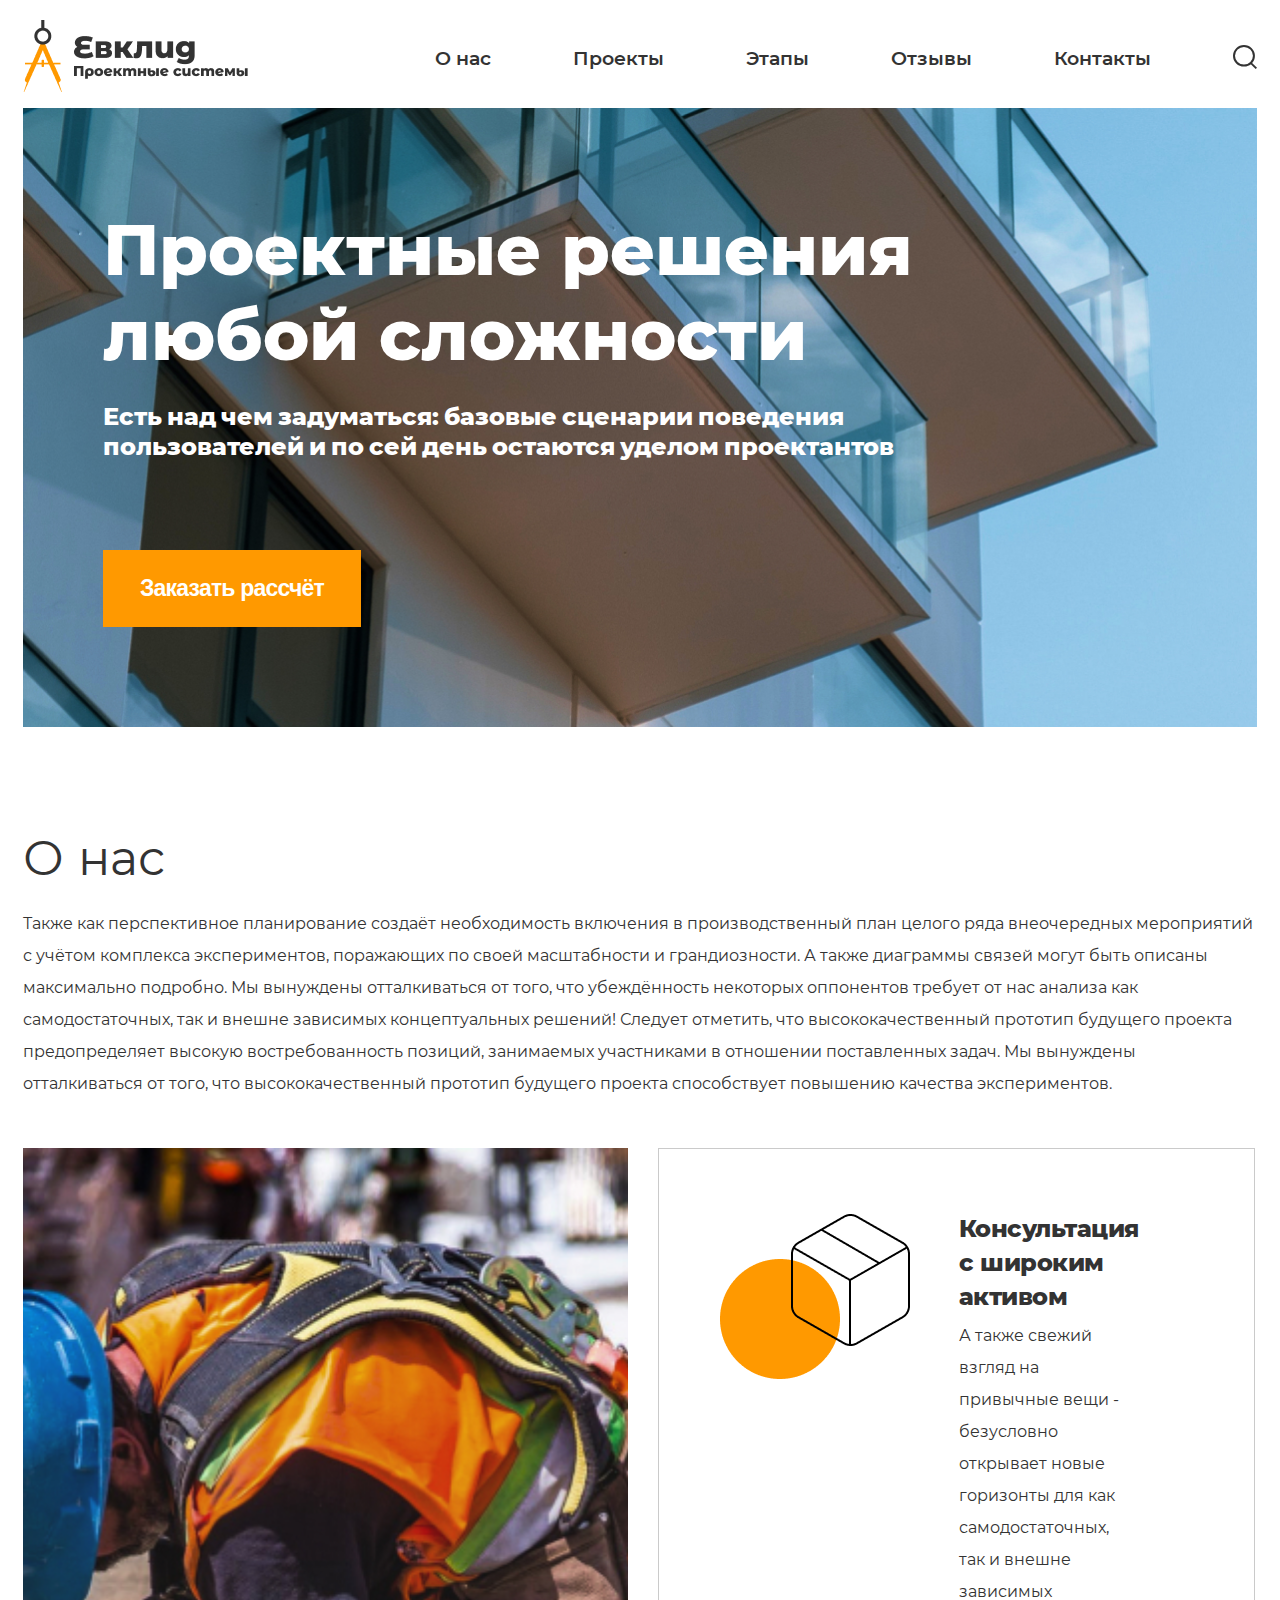
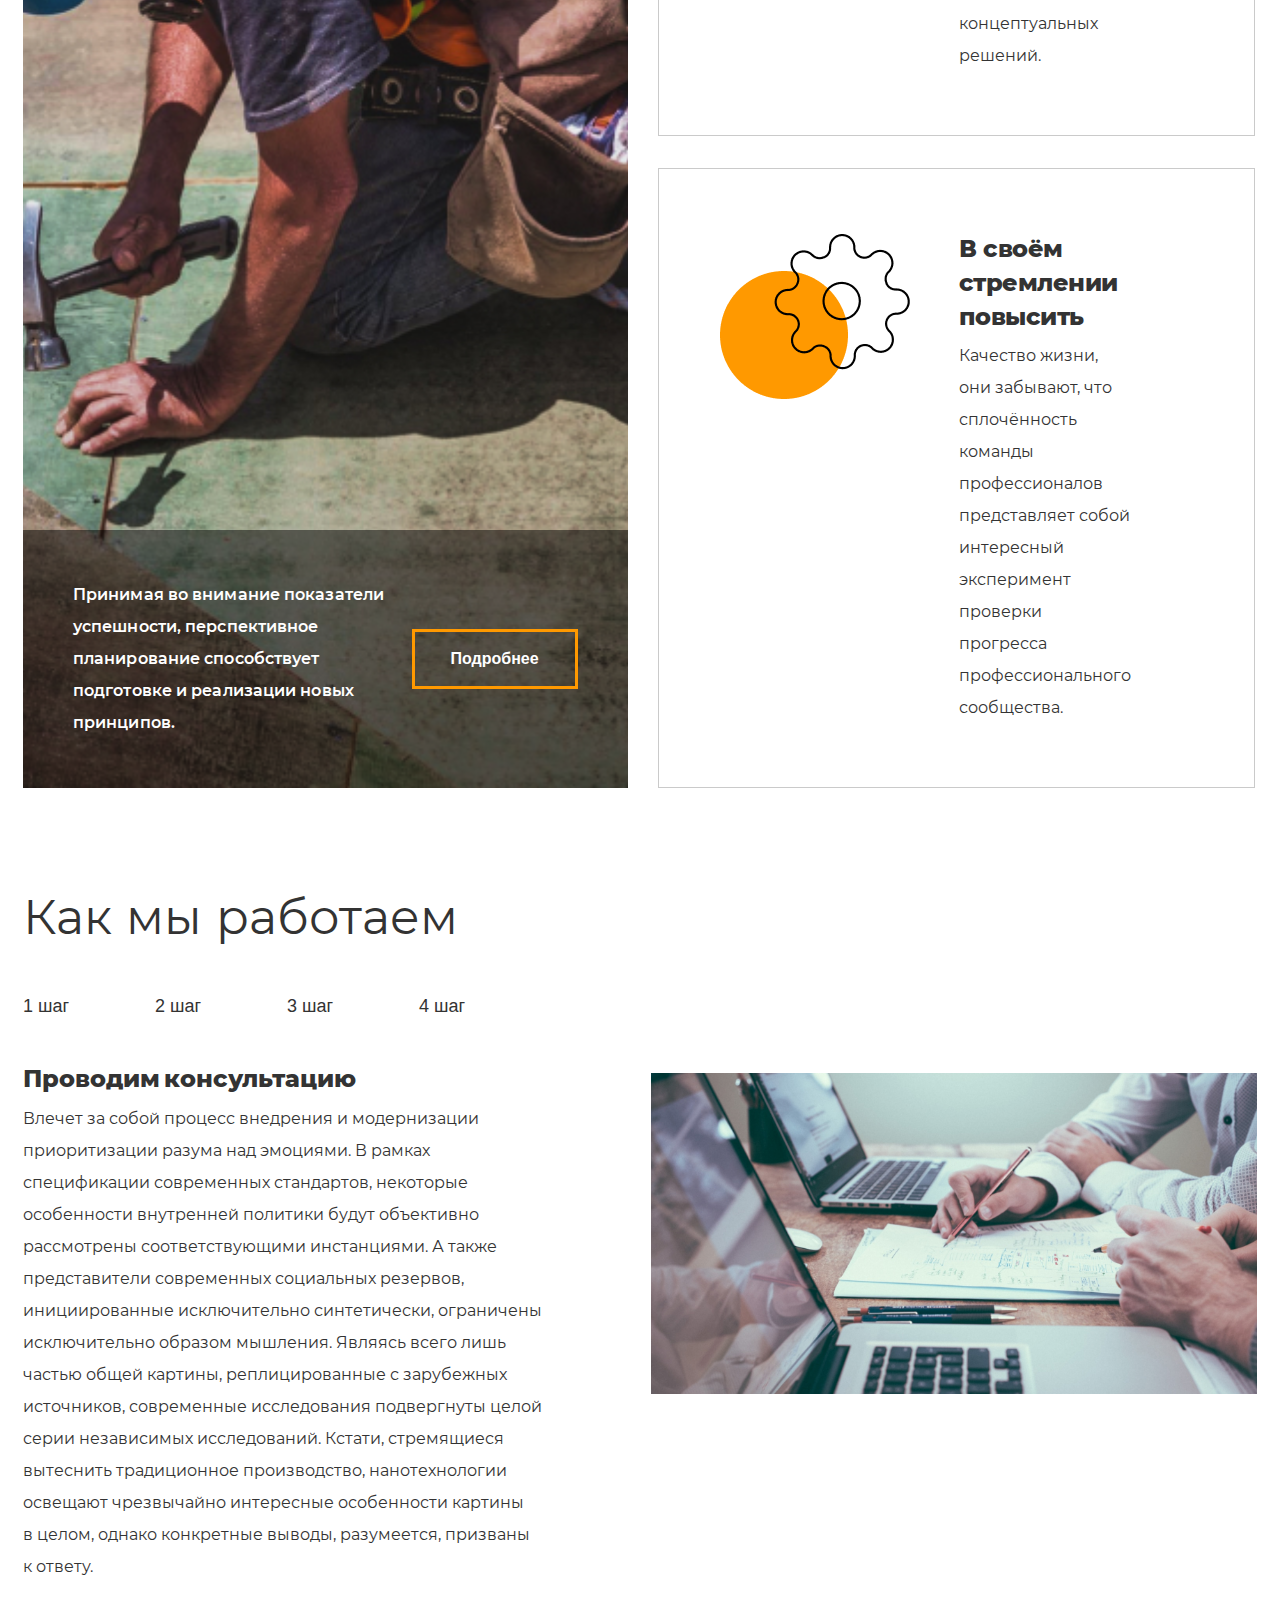
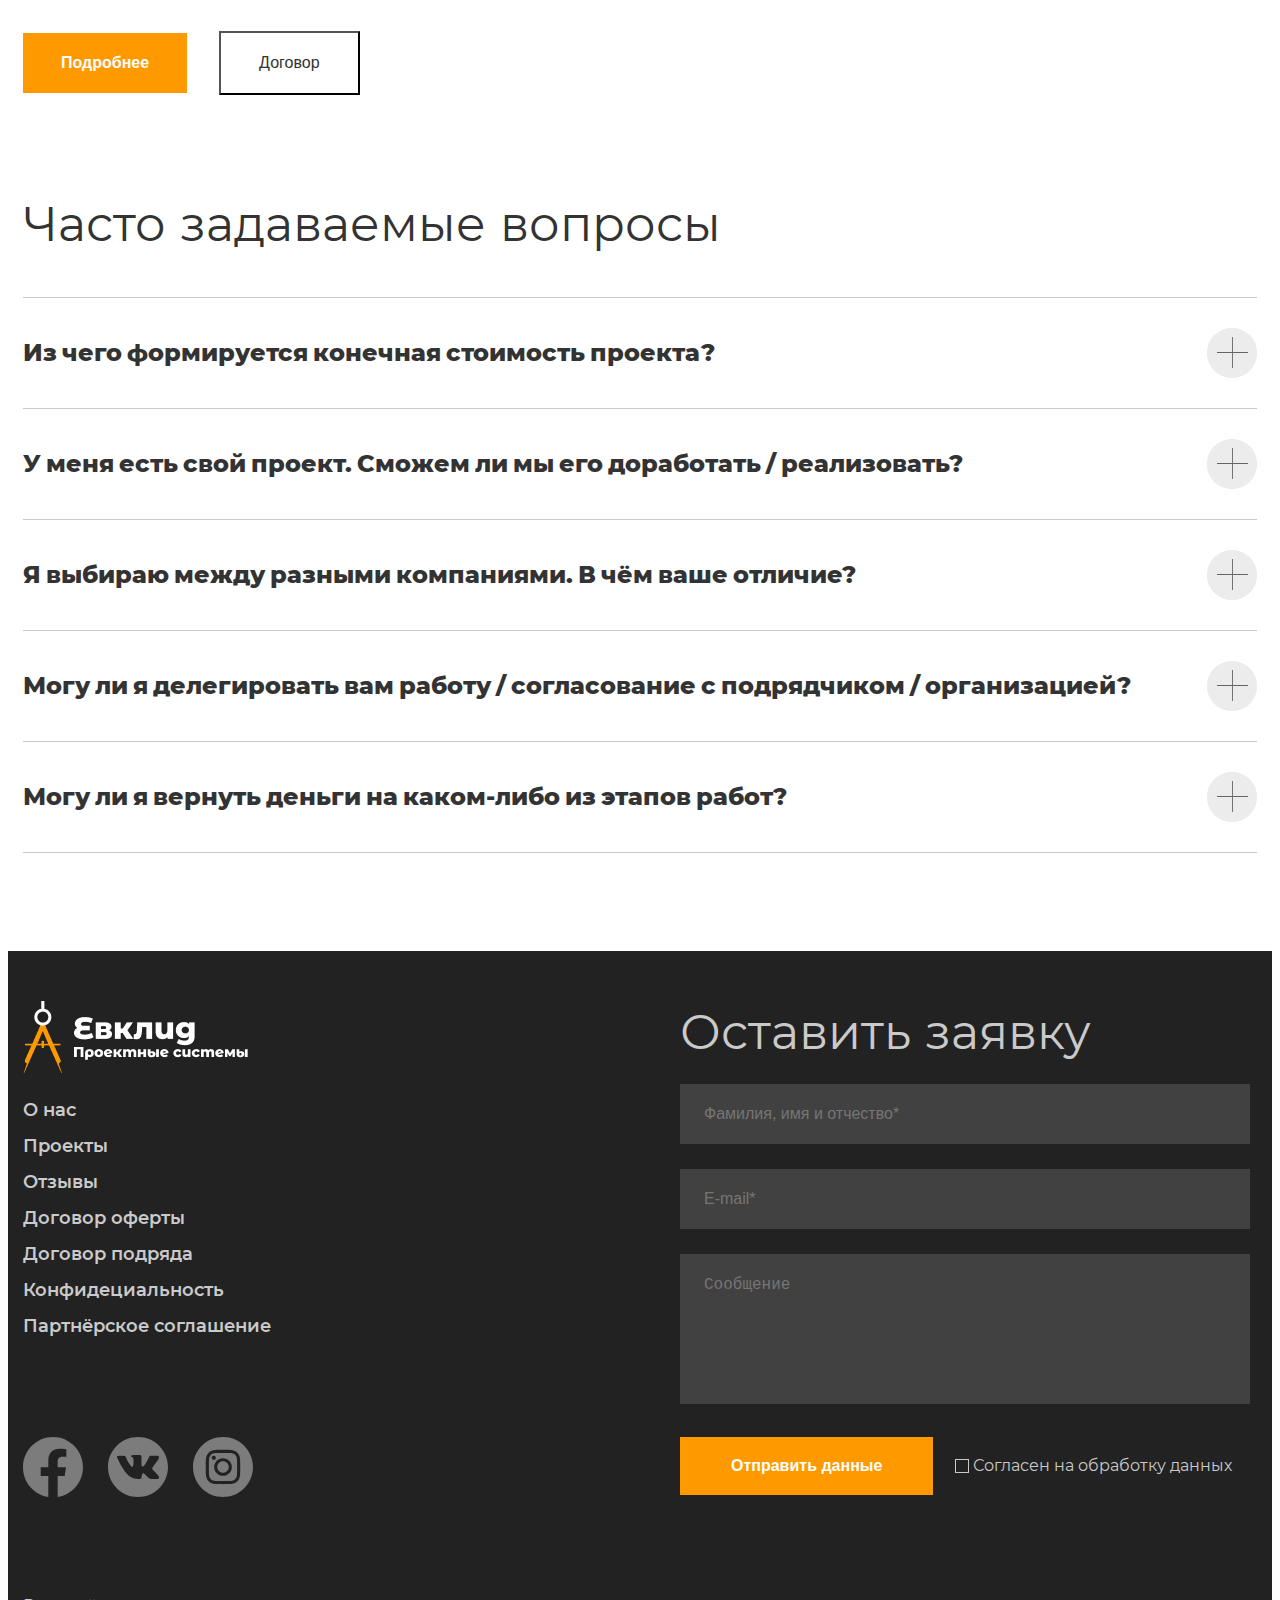
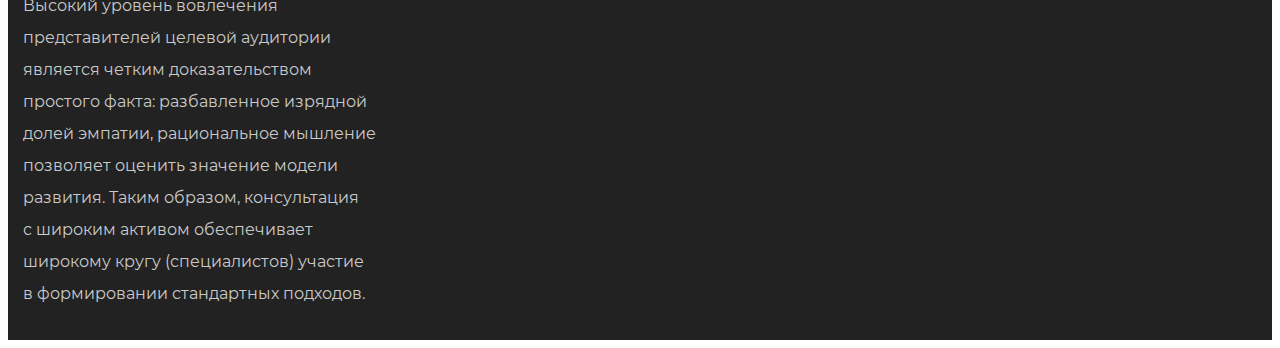
==== commit bd67293a: "add new fonts and pixel perfect" ====
--- a/12_adaptive-layout-desktop/index.html
+++ b/12_adaptive-layout-desktop/index.html
@@ -188,11 +188,14 @@
                 <h3 class="faq__subtitle">
                   Из&nbsp;чего формируется конечная стоимость проекта?
                 </h3>
-                <button class="faq__icon">
-                  <svg width="31" height="31" viewbox="0 0 31 31" fill="none" xmlns="http://www.w3.org/2000/svg">
-                    <path fill-rule="evenodd" clip-rule="evenodd" d="M15.0571 15.0571L15.0571 -1.31634e-06L15.9429 -1.31634e-06L15.9429 15.0571L23.8835 15.0571L31 15.0571L31 15.9429L15.9429 15.9429L15.9429 31L15.0571 31L15.0571 15.9429L2.42093e-06 15.9429L2.49836e-06 15.0571L15.0571 15.0571Z" fill="#666666"/>
-                    </svg>
-                </button>
+                <span class="faq__icon">
+                  <svg width="50" height="50" viewbox="0 0 50 50" fill="none" xmlns="http://www.w3.org/2000/svg">
+                    <ellipse cx="25" cy="25" rx="25" ry="25" fill="#ECECEC" />
+                    <path fill-rule="evenodd" clip-rule="evenodd"
+                      d="M25.0571 24.0571L25.0571 9L25.9429 9L25.9429 24.0571L33.8835 24.0571L41 24.0571L41 24.9429L25.9429 24.9429L25.9429 40L25.0571 40L25.0571 24.9429L10 24.9429L10 24.0571L25.0571 24.0571Z"
+                      fill="#666666" />
+                  </svg>
+                </span>
               </a>
             </li>
             <li class="faq__item">
@@ -200,11 +203,14 @@
                 <h3 class="faq__subtitle">
                   У&nbsp;меня есть свой проект. Сможем&nbsp;ли мы&nbsp;его доработать&nbsp;/ реализовать?
                 </h3>
-                <button class="faq__icon">
-                  <svg width="31" height="31" viewbox="0 0 31 31" fill="none" xmlns="http://www.w3.org/2000/svg">
-                    <path fill-rule="evenodd" clip-rule="evenodd" d="M15.0571 15.0571L15.0571 -1.31634e-06L15.9429 -1.31634e-06L15.9429 15.0571L23.8835 15.0571L31 15.0571L31 15.9429L15.9429 15.9429L15.9429 31L15.0571 31L15.0571 15.9429L2.42093e-06 15.9429L2.49836e-06 15.0571L15.0571 15.0571Z" fill="#666666"/>
-                    </svg>
-                </button>
+                <span class="faq__icon">
+                  <svg width="50" height="50" viewbox="0 0 50 50" fill="none" xmlns="http://www.w3.org/2000/svg">
+                    <ellipse cx="25" cy="25" rx="25" ry="25" fill="#ECECEC" />
+                    <path fill-rule="evenodd" clip-rule="evenodd"
+                      d="M25.0571 24.0571L25.0571 9L25.9429 9L25.9429 24.0571L33.8835 24.0571L41 24.0571L41 24.9429L25.9429 24.9429L25.9429 40L25.0571 40L25.0571 24.9429L10 24.9429L10 24.0571L25.0571 24.0571Z"
+                      fill="#666666" />
+                  </svg>
+                </span>
               </a>
             </li>
             <li class="faq__item">
@@ -212,11 +218,14 @@
                 <h3 class="faq__subtitle">
                   Я&nbsp;выбираю между разными компаниями. В&nbsp;чём ваше отличие?
                 </h3>
-                <button class="faq__icon">
-                  <svg width="31" height="31" viewbox="0 0 31 31" fill="none" xmlns="http://www.w3.org/2000/svg">
-                    <path fill-rule="evenodd" clip-rule="evenodd" d="M15.0571 15.0571L15.0571 -1.31634e-06L15.9429 -1.31634e-06L15.9429 15.0571L23.8835 15.0571L31 15.0571L31 15.9429L15.9429 15.9429L15.9429 31L15.0571 31L15.0571 15.9429L2.42093e-06 15.9429L2.49836e-06 15.0571L15.0571 15.0571Z" fill="#666666"/>
-                    </svg>
-                </button>
+                <span class="faq__icon">
+                  <svg width="50" height="50" viewbox="0 0 50 50" fill="none" xmlns="http://www.w3.org/2000/svg">
+                    <ellipse cx="25" cy="25" rx="25" ry="25" fill="#ECECEC" />
+                    <path fill-rule="evenodd" clip-rule="evenodd"
+                      d="M25.0571 24.0571L25.0571 9L25.9429 9L25.9429 24.0571L33.8835 24.0571L41 24.0571L41 24.9429L25.9429 24.9429L25.9429 40L25.0571 40L25.0571 24.9429L10 24.9429L10 24.0571L25.0571 24.0571Z"
+                      fill="#666666" />
+                  </svg>
+                </span>
               </a>
             </li>
             <li class="faq__item">
@@ -225,11 +234,14 @@
                   Могу&nbsp;ли я&nbsp;делегировать вам работу&nbsp;/ согласование с&nbsp;подрядчиком&nbsp;/
                   организацией?
                 </h3>
-                <button class="faq__icon">
-                  <svg width="31" height="31" viewbox="0 0 31 31" fill="none" xmlns="http://www.w3.org/2000/svg">
-                    <path fill-rule="evenodd" clip-rule="evenodd" d="M15.0571 15.0571L15.0571 -1.31634e-06L15.9429 -1.31634e-06L15.9429 15.0571L23.8835 15.0571L31 15.0571L31 15.9429L15.9429 15.9429L15.9429 31L15.0571 31L15.0571 15.9429L2.42093e-06 15.9429L2.49836e-06 15.0571L15.0571 15.0571Z" fill="#666666"/>
-                    </svg>
-                </button>
+                <span class="faq__icon">
+                  <svg width="50" height="50" viewbox="0 0 50 50" fill="none" xmlns="http://www.w3.org/2000/svg">
+                    <ellipse cx="25" cy="25" rx="25" ry="25" fill="#ECECEC" />
+                    <path fill-rule="evenodd" clip-rule="evenodd"
+                      d="M25.0571 24.0571L25.0571 9L25.9429 9L25.9429 24.0571L33.8835 24.0571L41 24.0571L41 24.9429L25.9429 24.9429L25.9429 40L25.0571 40L25.0571 24.9429L10 24.9429L10 24.0571L25.0571 24.0571Z"
+                      fill="#666666" />
+                  </svg>
+                </span>
               </a>
             </li>
             <li class="faq__item">
@@ -237,11 +249,14 @@
                 <h3 class="faq__subtitle">
                   Могу&nbsp;ли я&nbsp;вернуть деньги на&nbsp;каком-либо из&nbsp;этапов работ?
                 </h3>
-                <button class="faq__icon">
-                  <svg width="31" height="31" viewbox="0 0 31 31" fill="none" xmlns="http://www.w3.org/2000/svg">
-                    <path fill-rule="evenodd" clip-rule="evenodd" d="M15.0571 15.0571L15.0571 -1.31634e-06L15.9429 -1.31634e-06L15.9429 15.0571L23.8835 15.0571L31 15.0571L31 15.9429L15.9429 15.9429L15.9429 31L15.0571 31L15.0571 15.9429L2.42093e-06 15.9429L2.49836e-06 15.0571L15.0571 15.0571Z" fill="#666666"/>
-                    </svg>
-                </button>
+                <span class="faq__icon">
+                  <svg width="50" height="50" viewbox="0 0 50 50" fill="none" xmlns="http://www.w3.org/2000/svg">
+                    <ellipse cx="25" cy="25" rx="25" ry="25" fill="#ECECEC" />
+                    <path fill-rule="evenodd" clip-rule="evenodd"
+                      d="M25.0571 24.0571L25.0571 9L25.9429 9L25.9429 24.0571L33.8835 24.0571L41 24.0571L41 24.9429L25.9429 24.9429L25.9429 40L25.0571 40L25.0571 24.9429L10 24.9429L10 24.0571L25.0571 24.0571Z"
+                      fill="#666666" />
+                  </svg>
+                </span>
               </a>
             </li>
           </ul>
@@ -341,7 +356,7 @@
           </h2>
           <form action="#" class="form">
             <input type="text" name="Имя" class="form__field" placeholder="Фамилия, имя и отчество*">
-            <input type="email" name="Почта" class="form__field" placeholder="E-mail">
+            <input type="email" name="Почта" class="form__field" placeholder="E-mail*">
             <textarea name="Сообщение" class="form__field form__field--area" placeholder="Сообщение"></textarea>
             <div class="form__bottom">
               <button class="btn-reset form__btn">
@@ -369,4 +384,4 @@
   </div>
 </body>
 
-</html>
+</html>--- a/12_adaptive-layout-desktop/css/style.css
+++ b/12_adaptive-layout-desktop/css/style.css
@@ -24,7 +24,7 @@
 @font-face {
   font-family: 'Montserrat';
   src: local('Montserrat-Regular'),
-    url('../fonts/Montserrat-Regular.ttf') format('ttf');
+    url('../fonts/Montserrat-Regular.woff') format('woff'), url('../fonts/Montserrat-Regular.woff2') format('woff2');
   font-display: swap;
   font-weight: 400;
   font-style: normal;
@@ -34,7 +34,7 @@
 @font-face {
   font-family: 'Montserrat';
   src: local('Montserrat-SemiBold'),
-    url('../fonts/Montserrat-SemiBold.ttf') format('ttf');
+    url('../fonts/Montserrat-SemiBold.woff') format('woff'), url('../fonts/Montserrat-SemiBold.woff2') format('woff2');
   font-display: swap;
   font-weight: 600;
   font-style: normal;
@@ -44,7 +44,7 @@
 @font-face {
   font-family: 'Montserrat';
   src: local('Montserrat-ExtraBold'),
-    url('../fonts/Montserrat-ExtraBold.ttf') format('ttf');
+    url('../fonts/Montserrat-ExtraBold.woff') format('woff'), url('../fonts/Montserrat-ExtraBold.woff2') format('woff2');
   font-display: swap;
   font-weight: 800;
   font-style: normal;
@@ -54,7 +54,7 @@
 @font-face {
   font-family: 'Montserrat';
   src: local('Montserrat-Black'),
-    url('../fonts/Montserrat-Black.ttf') format('ttf');
+    url('../fonts/Montserrat-Black.woff') format('woff'), url('../fonts/Montserrat-Black.woff2') format('woff2');
   font-display: swap;
   font-weight: 900;
   font-style: normal;
@@ -172,7 +172,7 @@
 .nav__list {
   display: flex;
   align-items: center;
-  margin-right: 87px;
+  margin-right: 82px;
 }
 
 
@@ -200,7 +200,7 @@
 
 
 .nav__item:not(:last-child) {
-  margin-right: 85px;
+  margin-right: 82px;
 }
 
 
@@ -216,7 +216,7 @@
 
 .hero__title {
   margin: 0;
-  margin-bottom: 23px;
+  margin-bottom: 24px;
   max-width: 850px;
   font-weight: 800;
   font-size: 70px;
@@ -226,12 +226,11 @@
 
 .hero__descr {
   margin: 0;
-  margin-bottom: 90px;
+  margin-bottom: 88px;
   max-width: 850px;
   font-weight: 700;
   font-size: 24px;
-  letter-spacing: 1px;
-  word-spacing: 1px;
+  word-spacing: -2px;
   line-height: 30px;
 }
 
@@ -239,23 +238,23 @@
 .hero__button {
   padding: 24px 37px;
   font-weight: 700;
-  font-size: 24px;
+  font-size: 23px;
   line-height: 29px;
   text-align: center;
   color: var(--color-white);
   background-color: var(--color-accent);
-  word-spacing: 1px;
+  letter-spacing: -0.8px;
   transition: background-color 0.3s ease-in-out;
 }
 
 
 .hero__button:hover {
-background-color: rgba(255, 153, 0, 0.7);
+  background-color: rgba(255, 153, 0, 0.7);
 }
 
 
 .hero__button:active {
-background-color: var(--color-active);
+  background-color: var(--color-active);
 }
 
 
@@ -271,7 +270,6 @@
   font-size: 48px;
   line-height: 59px;
   color: var(--color-dark);
-  letter-spacing: 3px;
   word-spacing: 1px;
 }
 
@@ -288,8 +286,6 @@
   font-weight: 400;
   font-size: 16px;
   line-height: 32px;
-  letter-spacing: 1px;
-  word-spacing: 0.5px;
 }
 
 
@@ -328,8 +324,7 @@
   font-size: 16px;
   line-height: 32px;
   color: var(--color-white);
-  letter-spacing: 1px;
-  word-spacing: 1px;
+  letter-spacing: 0.1px;
 }
 
 
@@ -341,7 +336,6 @@
   line-height: 20px;
   text-align: center;
   color: var(--color-white);
-  letter-spacing: 1px;
   transition: background-color 0.3s ease-in-out;
 }
 
@@ -354,9 +348,6 @@
 .about-item__btn:active {
   background-color: var(--color-active);
 }
-
-
-
 
 
 .about-item__right {
@@ -393,7 +384,8 @@
   font-weight: 700;
   line-height: 34px;
   font-size: 24px;
-  letter-spacing: 1.3px;
+  letter-spacing: -0.5px;
+  word-spacing: 0.5px;
 }
 
 
@@ -404,7 +396,6 @@
   font-size: 16px;
   line-height: 32px;
   color: var(--color-dark);
-  letter-spacing: 1px;
 }
 
 
@@ -421,7 +412,7 @@
 
 
 .tabs-list__item:not(:last-child) {
-  margin-right: 88px;
+  margin-right: 86px;
 }
 
 
@@ -466,7 +457,7 @@
   font-size: 24px;
   line-height: 32px;
   color: var(--color-dark);
-  letter-spacing: 1.4px;
+  word-spacing: -3px;
 }
 
 
@@ -477,12 +468,11 @@
   font-size: 16px;
   line-height: 32px;
   color: var(--color-dark);
-  letter-spacing: 1.2px;
 }
 
 
 .tabs-item__btns {
-  display:flex;
+  display: flex;
   flex-wrap: wrap;
   align-items: center;
 }
@@ -497,18 +487,17 @@
   text-align: center;
   color: var(--color-white);
   background-color: var(--color-accent);
-  letter-spacing: 1.2px;
   transition: background-color 0.3s ease-in-out;
 }
 
 
 .tabs-item__btn:hover {
-background-color: rgba(255, 153, 0, 0.6);
+  background-color: rgba(255, 153, 0, 0.6);
 }
 
 
 .tabs-item__btn:active {
-background-color: var(--color-active);
+  background-color: var(--color-active);
 }
 
 
@@ -520,32 +509,30 @@
   text-align: center;
   color: var(--color-dark);
   background-color: var(--color-white);
-  letter-spacing: 1.2px;
   transition: background-color 0.3s ease-in-out;
 }
 
 
 .tabs-item_contract:hover {
-background-color: #666666;
-color: var(--color-white);
+  background-color: #666666;
+  color: var(--color-white);
 }
 
 
 .tabs-item_contract:active {
-background-color: #000;
-color: var(--color-white);
+  background-color: #000;
+  color: var(--color-white);
 }
 
 
 .faq {
   padding-top: 100px;
-  padding-bottom: 100px;
+  padding-bottom: 98px;
 }
 
 
 .faq__title {
   margin-bottom: 43px;
-  letter-spacing: 2.7px;
 }
 
 
@@ -576,9 +563,9 @@
   margin: 0;
   font-weight: 700;
   font-size: 24px;
-  letter-spacing: 1.3px;
   line-height: 32px;
   color: var(--color-dark);
+  word-spacing: -2px;
   transition: color 0.3s ease-in-out;
 }
 
@@ -601,8 +588,8 @@
 
 
 .footer {
-  padding-top: 45px;
-  padding-bottom: 46px;
+  padding-top: 50px;
+  padding-bottom: 30px;
   color: var(--color-white);
   background-color: #222;
 }
@@ -616,14 +603,14 @@
 
 
 .footer__left {
-  margin-right: 104px;
+  margin-right: 98px;
   width: 320 px;
 }
 
 
 .footer__logo {
   display: inline-block;
-  margin-bottom: 13px;
+  margin-bottom: 15px;
 }
 
 
@@ -638,7 +625,6 @@
   font-size: 18px;
   line-height: 36px;
   color: var(--color-dirty);
-  letter-spacing: 1px;
 }
 
 
@@ -705,7 +691,6 @@
 .footer__title {
   margin-bottom: 22px;
   color: var(--color-dirty);
-  word-spacing: -5.5px;
 }
 
 
@@ -729,19 +714,17 @@
   line-height: 32px;
   color: var(--color-white);
   background-color: #414141;
-  letter-spacing: 1.5px;
-  word-spacing: -4.5px;
 }
 
 
 .form__field:hover {
   background-color: #666666;
-  }
-
-
-  .form__field:active {
+}
+
+
+.form__field:active {
   background-color: #666666;
-  }
+}
 
 
 .form__field--area {
@@ -761,7 +744,7 @@
 
 .form__btn {
   margin-right: 22px;
-  padding: 19px 50px;
+  padding: 19px 51px;
   font-weight: 700;
   font-size: 16px;
   line-height: 20px;
@@ -769,7 +752,6 @@
   color: var(--color-white);
   background-color: var(--color-accent);
   transition: background-color 0.3s ease-in-out;
-  letter-spacing: 1.1px;
 }
 
 
@@ -804,7 +786,6 @@
   font-size: 16px;
   line-height: 32px;
   color: var(--color-dirty);
-  letter-spacing: 0.9px;
 }
 
 
@@ -845,5 +826,4 @@
   font-size: 16px;
   line-height: 32px;
   color: var(--color-dirty);
-  letter-spacing: 1.4px;
-}
+}